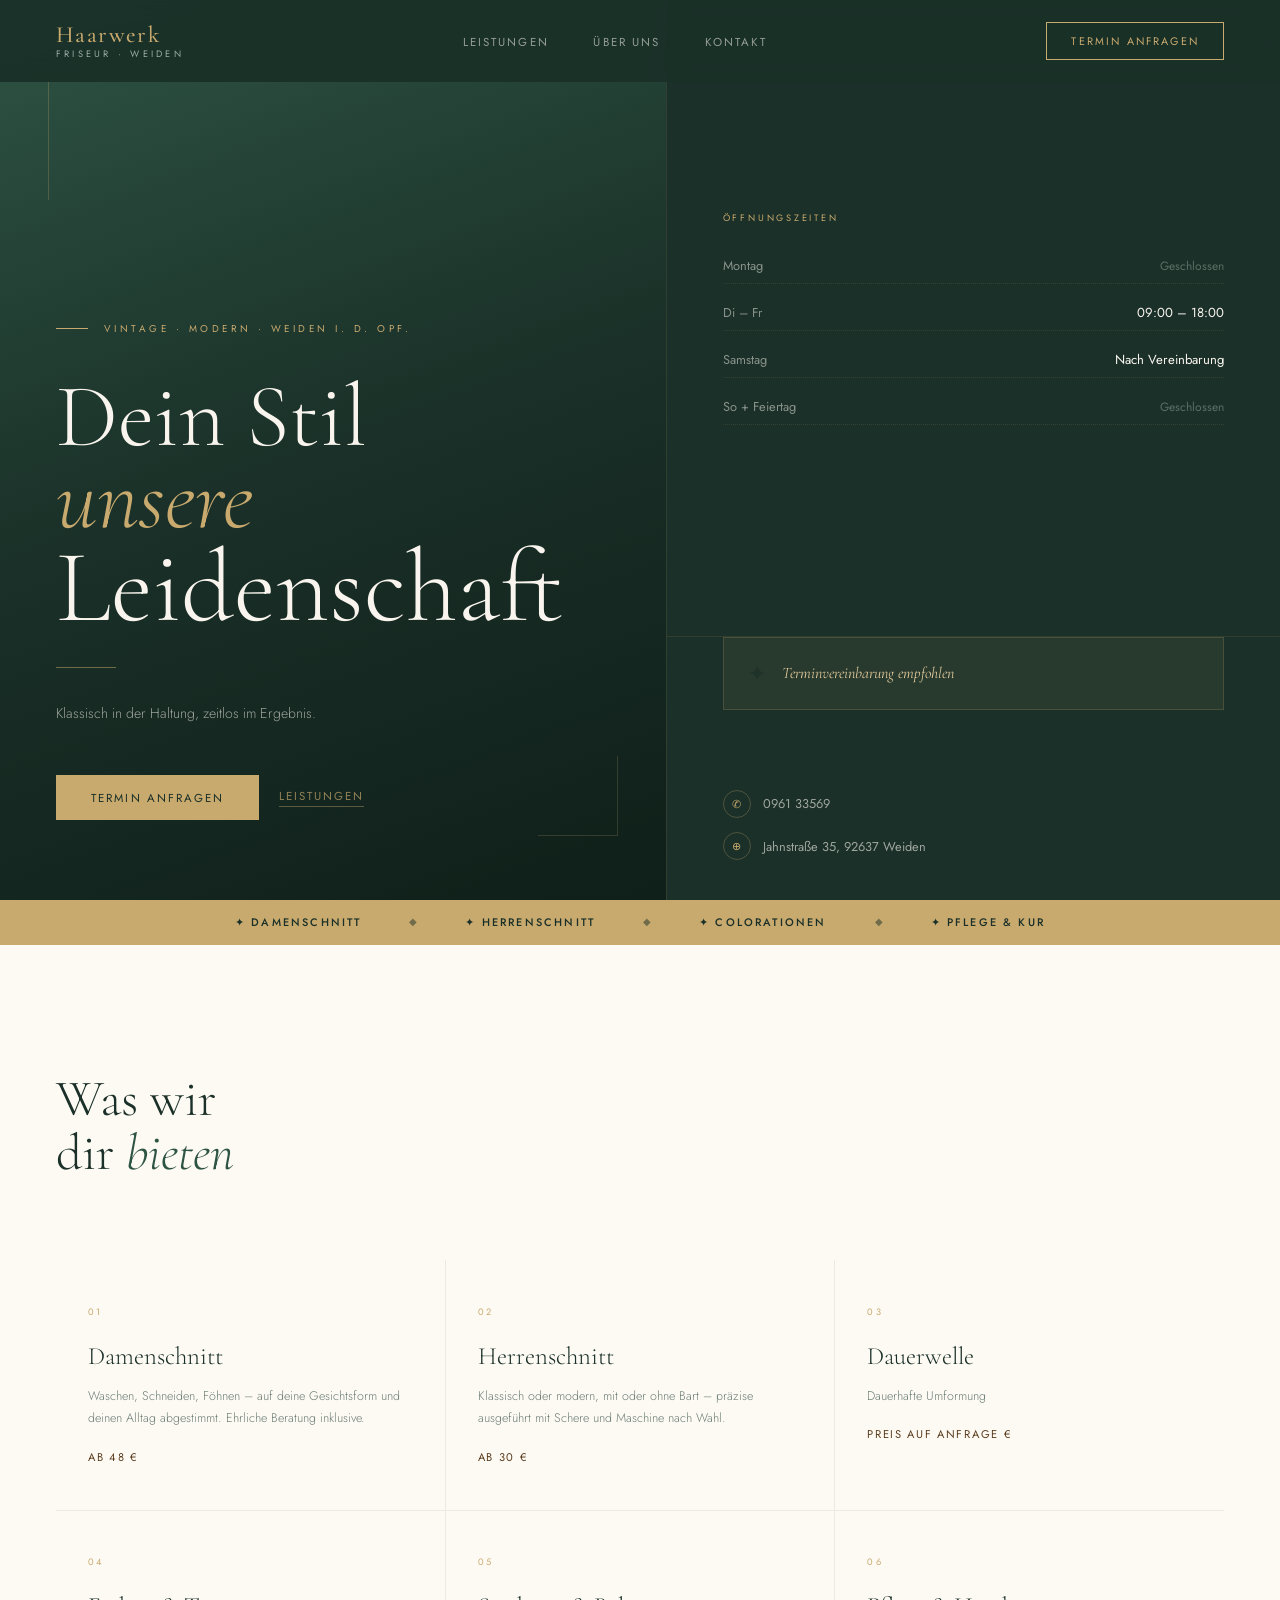
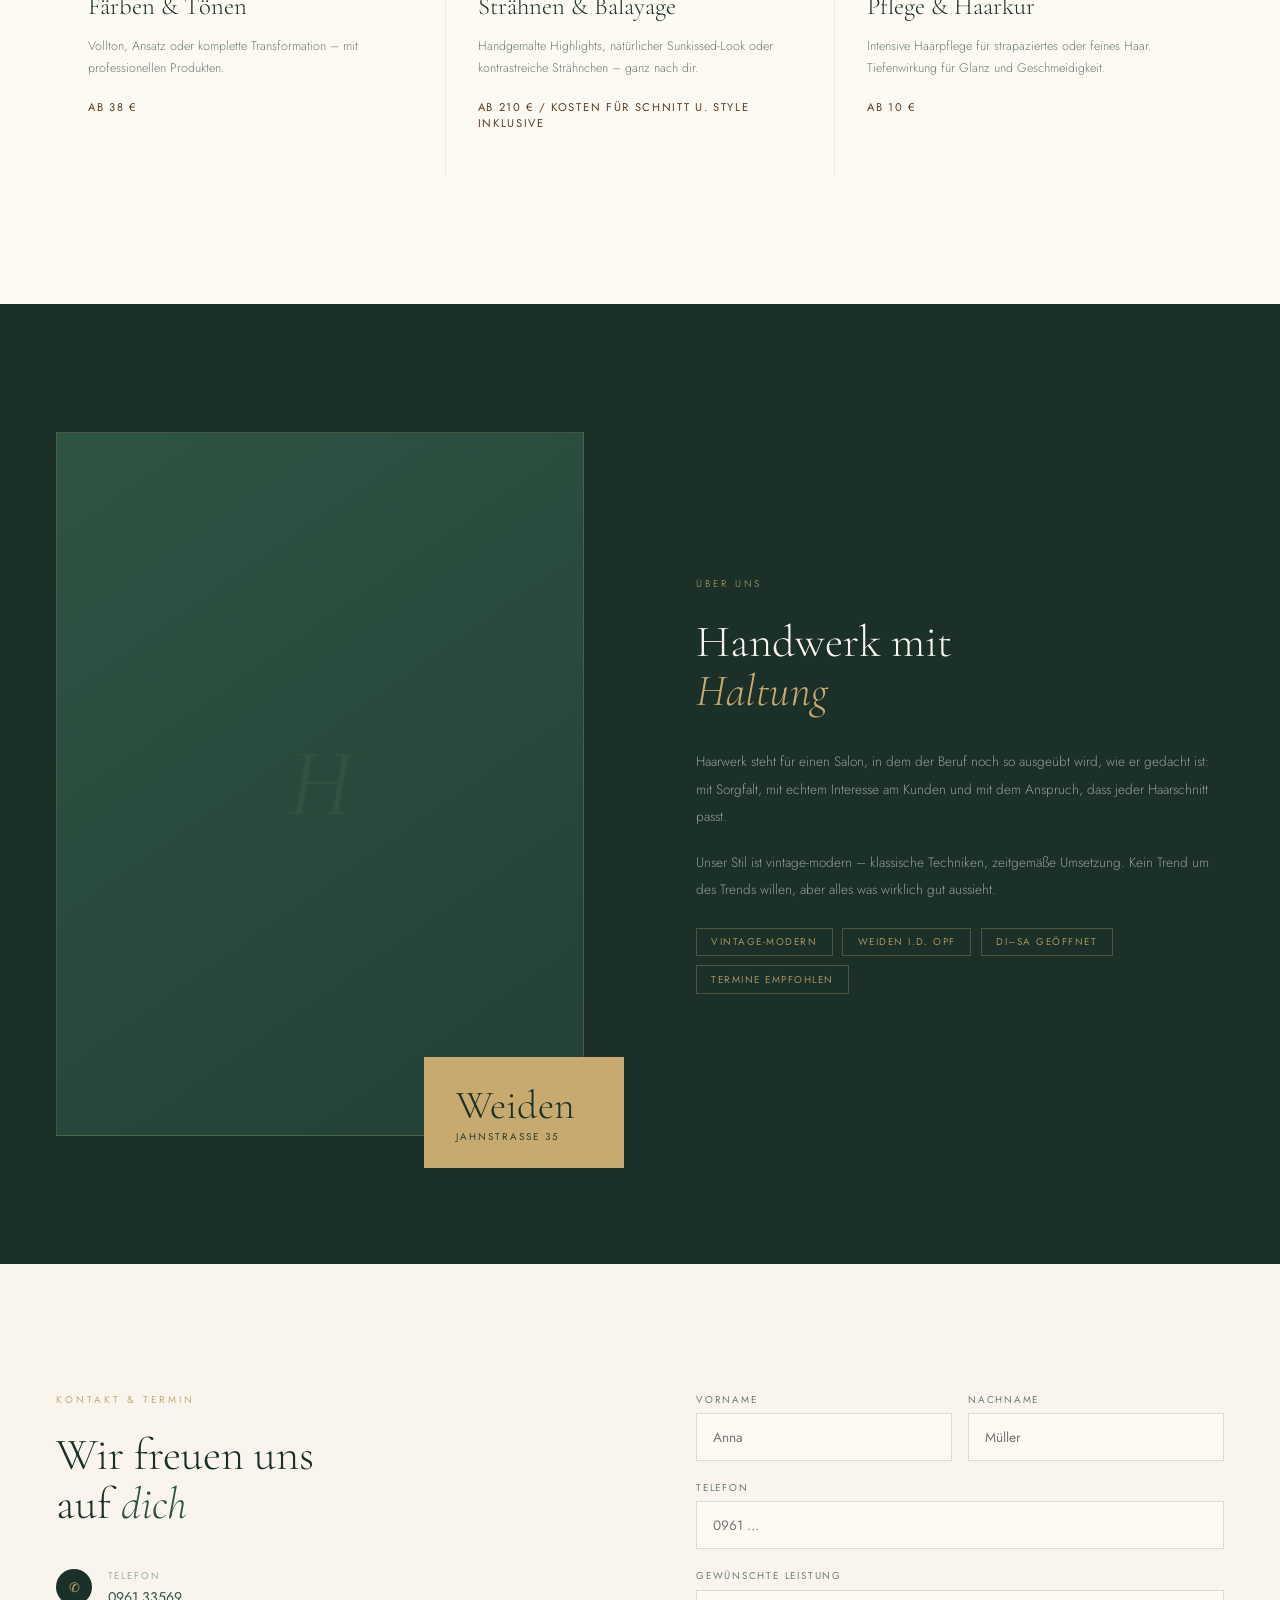
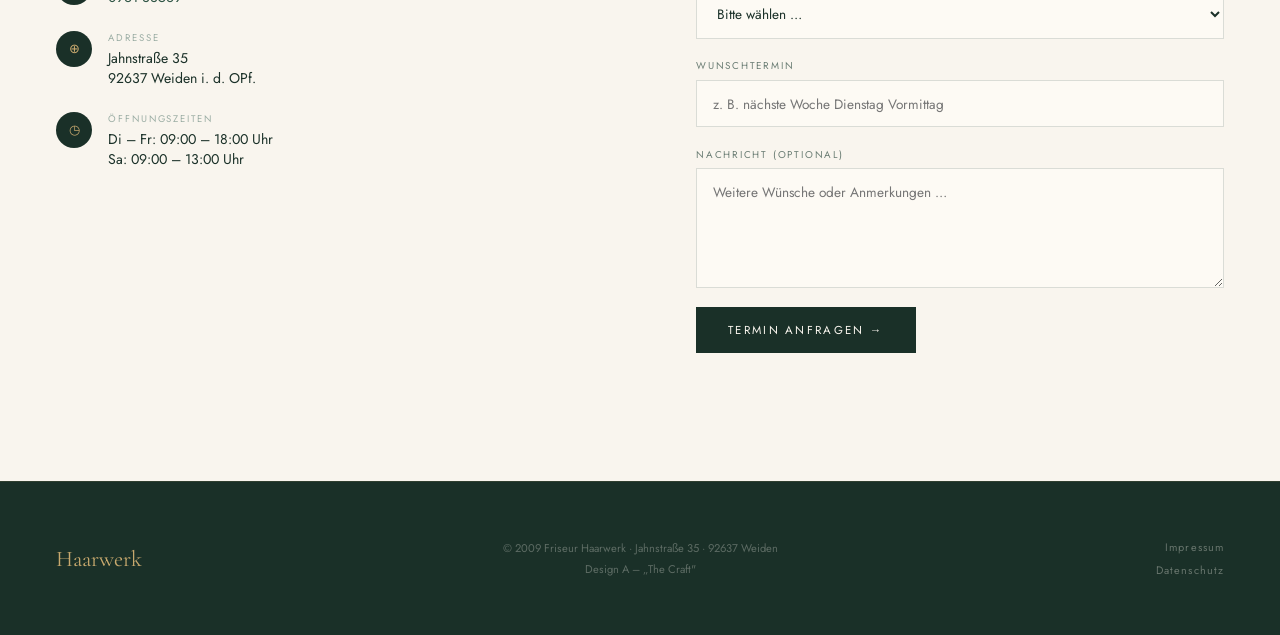
==== haarwerk_design_4.html @ f3747da6 "Projektstand Haarwerk vot finaler Anpassung" ====
<!DOCTYPE html>
<html lang="de">
<head>
<meta charset="UTF-8">
<meta name="viewport" content="width=device-width, initial-scale=1.0">
<title>Friseur Haarwerk – Weiden</title>
<link href="https://fonts.googleapis.com/css2?family=Cormorant+Garamond:ital,wght@0,300;0,500;0,600;1,300;1,500&family=Jost:wght@300;400;500&display=swap" rel="stylesheet">
<link rel="stylesheet" href="style.css" />

</head>
<body>

<nav>
  <div class="logo">
    <div class="logo-main">Haarwerk</div>
    <div class="logo-sub">Friseur · Weiden</div>
  </div>
  <ul class="nav-links">
    <li><a href="#leistungen">Leistungen</a></li>
    <li><a href="#ueber">Über uns</a></li>
    <li><a href="#kontakt">Kontakt</a></li>
  </ul>
  <a href="#kontakt" class="nav-cta">Termin anfragen</a>
</nav>

<!-- HERO -->
<section class="hero">
  <div class="hero-left">
    <div class="hero-ornament-br"></div>
    <div class="hero-content">
      <p class="hero-eyebrow">Vintage · Modern · Weiden i. d. OPf.</p>
      <h1>
        Dein Stil<br>
        <em>unsere</em><br><span class="big">Leidenschaft</span><br>
      
      </h1>
      <div class="hero-divider"></div>
      <p class="hero-desc"> Klassisch in der Haltung, zeitlos im Ergebnis.</p>
      <div class="hero-btns">
        <a href="#kontakt" class="btn-gold">Termin anfragen</a>
        <a href="#leistungen" class="btn-text-gold">Leistungen</a>
      </div>
    </div>
  </div>
  <div class="hero-right">
    <div class="hero-info-block">
      <p class="info-tag">Öffnungszeiten</p>
      <div class="info-hours-grid">
        <div class="hour-row"><span class="hour-day">Montag</span><span class="hour-closed">Geschlossen</span></div>
        <div class="hour-row"><span class="hour-day">Di – Fr</span><span class="hour-time">09:00 – 18:00</span></div>
        <div class="hour-row"><span class="hour-day">Samstag</span><span class="hour-time">Nach Vereinbarung</span></div>
        <div class="hour-row"><span class="hour-day">So + Feiertag</span><span class="hour-closed">Geschlossen</span></div>
      </div>
    </div>
    <div class="hero-badge">
      <div class="hero-badge-icon">✦</div>
      <div class="hero-badge-text">Terminvereinbarung empfohlen</div>
    </div>
    <div class="hero-contact-block">
      <div class="contact-line"><div class="contact-icon">✆</div>0961 33569</div>
      <div class="contact-line"><div class="contact-icon">⊕</div>Jahnstraße 35, 92637 Weiden</div>
    </div>
  </div>
</section>

<!-- STRIP -->
<div class="strip">
  <div class="strip-item">✦ Damenschnitt</div>
  <div class="strip-diamond">◆</div>
  <div class="strip-item">✦ Herrenschnitt</div>
  <div class="strip-diamond">◆</div>
  <div class="strip-item">✦ Colorationen</div>
  
  <div class="strip-diamond">◆</div>
  <div class="strip-item">✦ Pflege & Kur</div>
</div>

<!-- SERVICES -->
<section class="services" id="leistungen">
  <div class="services-header fade">
    <div class="services-header-left">
      
      <h2>Was wir <br>dir <em>bieten</em></h2>
    </div>
    <div class="services-header-right">

    </div>
  </div>
  <div class="services-grid">
    <div class="svc fade"><span class="svc-num">01</span><div class="svc-name">Damenschnitt</div><div class="svc-desc">Waschen, Schneiden, Föhnen – auf deine Gesichtsform und deinen Alltag abgestimmt. Ehrliche Beratung inklusive.</div><div class="svc-price">Ab 48 €</div></div>
    <div class="svc fade"><span class="svc-num">02</span><div class="svc-name">Herrenschnitt</div><div class="svc-desc">Klassisch oder modern, mit oder ohne Bart – präzise ausgeführt mit Schere und Maschine nach Wahl.</div><div class="svc-price">Ab 30 €</div></div>
    <div class="svc fade"><span class="svc-num">03</span><div class="svc-name">Dauerwelle</div><div class="svc-desc">Dauerhafte Umformung</div><div class="svc-price">Preis auf Anfrage €</div></div>
    <div class="svc fade"><span class="svc-num">04</span><div class="svc-name">Färben & Tönen</div><div class="svc-desc">Vollton, Ansatz oder komplette Transformation – mit professionellen Produkten.</div><div class="svc-price">Ab 38 €</div></div>
    <div class="svc fade"><span class="svc-num">05</span><div class="svc-name">Strähnen & Balayage</div><div class="svc-desc">Handgemalte Highlights, natürlicher Sunkissed-Look oder kontrastreiche Strähnchen – ganz nach dir.</div><div class="svc-price">Ab 210 € / Kosten für Schnitt u. Style inklusive</div></div>
    <div class="svc fade"><span class="svc-num">06</span><div class="svc-name">Pflege & Haarkur</div><div class="svc-desc">Intensive Haarpflege für strapaziertes oder feines Haar. Tiefenwirkung für Glanz und Geschmeidigkeit.</div><div class="svc-price">Ab 10 €</div></div>
  </div>
</section>

<!-- ABOUT -->
<section class="about" id="ueber">
  <div class="about-visual fade">
    <div class="about-frame">
      <div class="about-frame-inner">H</div>
    </div>
    <div class="about-card-overlay">
      <div class="num">Weiden</div>
      <div class="label">Jahnstraße 35</div>
    </div>
  </div>
  <div class="about-text fade">
    <p class="pre">Über uns</p>
    <h2>Handwerk mit<br><em>Haltung</em></h2>
    <p>Haarwerk steht für einen Salon, in dem der Beruf noch so ausgeübt wird, wie er gedacht ist: mit Sorgfalt, mit echtem Interesse am Kunden und mit dem Anspruch, dass jeder Haarschnitt passt.</p>
    <p>Unser Stil ist vintage-modern – klassische Techniken, zeitgemäße Umsetzung. Kein Trend um des Trends willen, aber alles was wirklich gut aussieht.</p>
    <div class="about-tags">
      <span class="tag">Vintage-Modern</span>
      <span class="tag">Weiden i.d. OPf</span>
      <span class="tag">Di–Sa geöffnet</span>
      <span class="tag">Termine empfohlen</span>
    </div>
  </div>
</section>

<!-- CONTACT -->
<section class="contact" id="kontakt">
  <div class="contact-inner">
    <div class="contact-left fade">
      <p class="pre">Kontakt & Termin</p>
      <h2>Wir freuen uns<br>auf <em>dich</em></h2>
      <div class="contact-info">
        <div class="ci">
          <div class="ci-icon">✆</div>
          <div class="ci-body"><div class="label">Telefon</div><div class="val"><a href="tel:096133569">0961 33569</a></div></div>
        </div>
        <div class="ci">
          <div class="ci-icon">⊕</div>
          <div class="ci-body"><div class="label">Adresse</div><div class="val">Jahnstraße 35<br>92637 Weiden i. d. OPf.</div></div>
        </div>
        <div class="ci">
          <div class="ci-icon">◷</div>
          <div class="ci-body"><div class="label">Öffnungszeiten</div><div class="val">Di – Fr: 09:00 – 18:00 Uhr<br>Sa: 09:00 – 13:00 Uhr</div></div>
        </div>
      </div>
    </div>
    <form class="fade" onsubmit="event.preventDefault();this.innerHTML='<p style=\'text-align:center;font-family:var(--serif);font-size:1.2rem;color:var(--forest);padding:3rem\'>Vielen Dank! Wir melden uns bald.</p>'">
      <div class="form-row">
        <div class="field"><label>Vorname</label><input type="text" placeholder="Anna" required></div>
        <div class="field"><label>Nachname</label><input type="text" placeholder="Müller" required></div>
      </div>
      <div class="field"><label>Telefon</label><input type="tel" placeholder="0961 …"></div>
      <div class="field"><label>Gewünschte Leistung</label>
        <select>
          <option value="">Bitte wählen …</option>
          <option>Damenschnitt</option><option>Herrenschnitt</option><option>Kinderschnitt</option>
          <option>Färben / Tönen</option><option>Strähnen / Balayage</option><option>Pflege & Haarkur</option><option>Sonstiges</option>
        </select>
      </div>
      <div class="field"><label>Wunschtermin</label><input type="text" placeholder="z. B. nächste Woche Dienstag Vormittag"></div>
      <div class="field"><label>Nachricht (optional)</label><textarea placeholder="Weitere Wünsche oder Anmerkungen …"></textarea></div>
      <button class="submit" type="submit">Termin anfragen →</button>
    </form>
  </div>
</section>

<footer>
  <div class="footer-logo">Haarwerk</div>
  <div class="footer-center">© 2009 Friseur Haarwerk · Jahnstraße 35 · 92637 Weiden<br>Design A – „The Craft"</div>
  <div class="footer-links">
    <a href="#">Impressum</a>
    <a href="#">Datenschutz</a>
  </div>
</footer>

<script>
const obs=new IntersectionObserver(entries=>{entries.forEach(e=>{if(e.isIntersecting){e.target.classList.add('in');obs.unobserve(e.target);}});},{threshold:.12});
document.querySelectorAll('.fade').forEach(el=>obs.observe(el));
</script>
</body>
</html>
---- style.css ----
*,*::before,*::after{box-sizing:border-box;margin:0;padding:0;}
:root{
  --forest:#1a3028;--forest-mid:#234035;--forest-light:#2e5444;
  --gold:#c8a96e;--gold-light:#e0c99a;--gold-pale:#f5edd9;
  --cream:#f9f5ee;--warm-white:#fdfaf4;
  --bark:#5c3d1e;--mid:#6b7d74;--soft:#9bada4;
  --serif:'Cormorant Garamond',serif;--sans:'Jost',sans-serif;
}
html{scroll-behavior:smooth;}
body{background:var(--cream);color:var(--forest);font-family:var(--sans);overflow-x:hidden;}
a{text-decoration:none;color:inherit;}

/* Haarwerk-Weiden.de*/

/* ── NAV ── */
nav{position:fixed;inset:0 0 auto;z-index:200;padding:1.4rem 3.5rem;display:flex;align-items:center;justify-content:space-between;}
nav::before{content:'';position:absolute;inset:0;background:rgba(26,48,40,0.94);backdrop-filter:blur(14px);z-index:-1;}
.logo{display:flex;flex-direction:column;line-height:1.1;}
.logo-main{font-family:var(--serif);font-size:1.45rem;font-weight:500;color:var(--gold);letter-spacing:0.06em;}
.logo-sub{font-size:0.58rem;letter-spacing:0.35em;text-transform:uppercase;color:var(--soft);margin-top:1px;}
.nav-links{display:flex;gap:2.8rem;list-style:none;}
.nav-links a{font-size:0.72rem;letter-spacing:0.18em;text-transform:uppercase;color:rgba(249,245,238,0.55);transition:color .25s;}
.nav-links a:hover{color:var(--gold);}
.nav-cta{border:1px solid var(--gold);color:var(--gold);font-size:0.68rem;letter-spacing:0.2em;text-transform:uppercase;padding:.6rem 1.5rem;transition:all .25s;}
.nav-cta:hover{background:var(--gold);color:var(--forest);}

/* ── HERO ── */
.hero{min-height:100vh;display:grid;grid-template-columns:52% 48%;background:var(--forest);}
.hero-left{position:relative;display:flex;flex-direction:column;justify-content:flex-end;padding:7rem 4rem 5rem 3.5rem;overflow:hidden;}
/* Vintage grain texture via SVG filter */
.hero-left::before{content:'';position:absolute;inset:0;background:linear-gradient(160deg,var(--forest-light) 0%,var(--forest) 50%,#0f1f19 100%);z-index:0;}
/* Art-deco corner ornament */
.hero-left::after{content:'';position:absolute;top:5rem;left:3rem;width:120px;height:120px;border-top:1px solid rgba(200,169,110,0.25);border-left:1px solid rgba(200,169,110,0.25);z-index:1;}
.hero-ornament-br{position:absolute;bottom:4rem;right:3rem;width:80px;height:80px;border-bottom:1px solid rgba(200,169,110,0.2);border-right:1px solid rgba(200,169,110,0.2);}
.hero-content{position:relative;z-index:2;}
.hero-eyebrow{font-size:.62rem;letter-spacing:.35em;text-transform:uppercase;color:var(--gold);display:flex;align-items:center;gap:1rem;margin-bottom:2.5rem;}
.hero-eyebrow::before{content:'';width:32px;height:1px;background:var(--gold);}
h1{font-family:var(--serif);font-size:clamp(4rem,7vw,7.5rem);font-weight:300;line-height:.92;color:var(--cream);margin-bottom:1rem;}
h1 em{font-style:italic;color:var(--gold);}
h1 .big{font-size:1.15em;}
.hero-divider{width:60px;height:1px;background:var(--gold);margin:2rem 0;opacity:.5;}
.hero-desc{font-size:.88rem;font-weight:300;color:rgba(249,245,238,.6);line-height:1.9;max-width:340px;margin-bottom:3rem;}
.hero-btns{display:flex;gap:1.2rem;align-items:center;}
.btn-gold{background:var(--gold);color:var(--forest);padding:.9rem 2.2rem;font-size:.72rem;letter-spacing:.18em;text-transform:uppercase;font-family:var(--sans);transition:all .25s;}
.btn-gold:hover{background:var(--gold-light);}
.btn-text-gold{font-size:.72rem;letter-spacing:.18em;text-transform:uppercase;color:rgba(200,169,110,.7);border-bottom:1px solid rgba(200,169,110,.4);padding-bottom:2px;transition:all .25s;}
.btn-text-gold:hover{color:var(--gold);border-color:var(--gold);}

.hero-right{display:flex;flex-direction:column;border-left:1px solid rgba(200,169,110,.12);}
.hero-info-block{flex:1;display:flex;flex-direction:column;justify-content:center;padding:5rem 3.5rem;border-bottom:1px solid rgba(200,169,110,.12);}
.info-tag{font-size:.58rem;letter-spacing:.3em;text-transform:uppercase;color:var(--gold);margin-bottom:1.5rem;}
.info-hours-grid{display:grid;gap:.7rem;}
.hour-row{display:flex;justify-content:space-between;align-items:baseline;padding:.5rem 0;border-bottom:1px dotted rgba(200,169,110,.15);}
.hour-day{font-size:.8rem;color:rgba(249,245,238,.5);}
.hour-time{font-size:.82rem;color:var(--cream);}
.hour-closed{font-size:.75rem;color:rgba(155,173,164,.5);}
.hero-contact-block{padding:2.5rem 3.5rem;display:flex;flex-direction:column;gap:.9rem;}
.contact-line{display:flex;align-items:center;gap:.8rem;font-size:.8rem;color:rgba(249,245,238,.6);}
.contact-icon{width:28px;height:28px;border:1px solid rgba(200,169,110,.3);border-radius:50%;display:flex;align-items:center;justify-content:center;font-size:.7rem;color:var(--gold);flex-shrink:0;}
.hero-badge{margin:0 3.5rem 2.5rem;background:rgba(200,169,110,.08);border:1px solid rgba(200,169,110,.2);padding:1.2rem 1.5rem;display:flex;align-items:center;gap:1rem;}
.hero-badge-icon{font-size:1.4rem;opacity:.7;}
.hero-badge-text{font-family:var(--serif);font-size:1rem;font-style:italic;color:var(--gold-light);}

/* ── GOLD STRIP ── */
.strip{background:var(--gold);padding:.9rem 3.5rem;display:flex;justify-content:center;gap:3rem;align-items:center;}
.strip-item{font-size:.68rem;letter-spacing:.2em;text-transform:uppercase;color:var(--forest);font-weight:500;display:flex;align-items:center;gap:.7rem;}
.strip-diamond{font-size:.6rem;opacity:.5;}

/* ── SERVICES ── */
.services{padding:8rem 3.5rem;background:var(--warm-white);}
.services-header{display:grid;grid-template-columns:1fr 1fr;gap:4rem;align-items:flex-end;margin-bottom:5rem;}
.services-header-left .pre{font-size:.62rem;letter-spacing:.3em;text-transform:uppercase;color:var(--gold);margin-bottom:1rem;}
.services-header-left h2{font-family:var(--serif);font-size:clamp(2.5rem,4vw,4rem);font-weight:300;line-height:1.05;}
.services-header-left h2 em{font-style:italic;color:var(--forest-light);}
.services-header-right p{font-size:.88rem;font-weight:300;color:var(--mid);line-height:1.9;}

.services-grid{display:grid;grid-template-columns:repeat(3,1fr);gap:1px;background:rgba(26,48,40,.08);}
.svc{background:var(--warm-white);padding:2.8rem 2rem;transition:background .3s;}
.svc:hover{background:var(--forest);color:var(--cream);}
.svc:hover .svc-num,.svc:hover .svc-price{color:var(--gold);}
.svc:hover .svc-name{color:var(--cream);}
.svc:hover .svc-desc{color:rgba(249,245,238,.6);}
.svc-num{font-size:.58rem;letter-spacing:.25em;color:var(--gold);margin-bottom:1.5rem;display:block;transition:color .3s;}
.svc-name{font-family:var(--serif);font-size:1.55rem;font-weight:300;margin-bottom:.8rem;line-height:1.2;transition:color .3s;}
.svc-desc{font-size:.78rem;font-weight:300;color:var(--mid);line-height:1.8;margin-bottom:1.2rem;transition:color .3s;}
.svc-price{font-size:.7rem;letter-spacing:.15em;text-transform:uppercase;color:var(--bark);transition:color .3s;}

/* ── ABOUT ── */
.about{background:var(--forest);padding:8rem 3.5rem;display:grid;grid-template-columns:1fr 1fr;gap:7rem;align-items:center;}
.about-visual{position:relative;}
.about-frame{aspect-ratio:3/4;background:linear-gradient(145deg,var(--forest-light),var(--forest-mid));border:1px solid rgba(200,169,110,.2);position:relative;display:flex;align-items:center;justify-content:center;}
.about-frame-inner{font-family:var(--serif);font-size:6rem;color:rgba(200,169,110,.08);font-style:italic;}
/* Overlapping card */
.about-card-overlay{position:absolute;bottom:-2rem;right:-2.5rem;background:var(--gold);padding:1.5rem 2rem;min-width:200px;}
.about-card-overlay .num{font-family:var(--serif);font-size:2.5rem;font-weight:300;color:var(--forest);}
.about-card-overlay .label{font-size:.62rem;letter-spacing:.2em;text-transform:uppercase;color:var(--forest-mid);}
.about-text .pre{font-size:.62rem;letter-spacing:.3em;text-transform:uppercase;color:var(--gold);margin-bottom:1.5rem;}
.about-text h2{font-family:var(--serif);font-size:clamp(2rem,3.5vw,3.5rem);font-weight:300;color:var(--cream);line-height:1.1;margin-bottom:2rem;}
.about-text h2 em{font-style:italic;color:var(--gold);}
.about-text p{font-size:.85rem;font-weight:300;color:rgba(249,245,238,.55);line-height:2;margin-bottom:1.2rem;}
.about-tags{display:flex;gap:.6rem;flex-wrap:wrap;margin-top:1.5rem;}
.tag{border:1px solid rgba(200,169,110,.3);color:rgba(200,169,110,.8);font-size:.62rem;letter-spacing:.15em;text-transform:uppercase;padding:.35rem .9rem;}

/* ── CONTACT SECTION ── */
.contact{padding:8rem 3.5rem;background:var(--cream);}
.contact-inner{display:grid;grid-template-columns:1fr 1fr;gap:7rem;}
.contact-left .pre{font-size:.62rem;letter-spacing:.3em;text-transform:uppercase;color:var(--gold);margin-bottom:1.5rem;}
.contact-left h2{font-family:var(--serif);font-size:clamp(2rem,3.5vw,3.5rem);font-weight:300;line-height:1.1;margin-bottom:2rem;}
.contact-left h2 em{font-style:italic;color:var(--forest-light);}
.contact-info{display:flex;flex-direction:column;gap:1.5rem;margin-top:2.5rem;}
.ci{display:flex;align-items:flex-start;gap:1rem;}
.ci-icon{width:36px;height:36px;background:var(--forest);border-radius:50%;display:flex;align-items:center;justify-content:center;color:var(--gold);font-size:.8rem;flex-shrink:0;}
.ci-body .label{font-size:.6rem;letter-spacing:.2em;text-transform:uppercase;color:var(--soft);margin-bottom:.2rem;}
.ci-body .val{font-size:.88rem;color:var(--forest);}
.ci-body .val a{color:var(--forest-light);}

form{display:flex;flex-direction:column;gap:1.2rem;}
.form-row{display:grid;grid-template-columns:1fr 1fr;gap:1rem;}
.field{display:flex;flex-direction:column;gap:.4rem;}
.field label{font-size:.62rem;letter-spacing:.18em;text-transform:uppercase;color:var(--mid);}
.field input,.field textarea,.field select{background:var(--warm-white);border:1px solid rgba(26,48,40,.15);padding:.8rem 1rem;font-family:var(--sans);font-size:.85rem;color:var(--forest);outline:none;transition:border .2s;width:100%;border-radius:0;}
.field input:focus,.field textarea:focus,.field select:focus{border-color:var(--forest-light);}
.field textarea{min-height:120px;resize:vertical;}
.submit{background:var(--forest);color:var(--cream);padding:.95rem 2rem;font-family:var(--sans);font-size:.72rem;letter-spacing:.2em;text-transform:uppercase;border:none;cursor:pointer;transition:all .25s;align-self:flex-start;}
.submit:hover{background:var(--forest-light);}

/* ── FOOTER ── */
footer{background:var(--forest);padding:3.5rem;display:grid;grid-template-columns:1fr 1fr 1fr;gap:2rem;align-items:center;border-top:1px solid rgba(200,169,110,.12);}
.footer-logo{font-family:var(--serif);font-size:1.4rem;color:var(--gold);}
.footer-center{text-align:center;font-size:.7rem;color:rgba(249,245,238,.3);line-height:1.8;}
.footer-links{display:flex;flex-direction:column;gap:.4rem;align-items:flex-end;}
.footer-links a{font-size:.68rem;letter-spacing:.1em;color:rgba(249,245,238,.35);transition:color .2s;}
.footer-links a:hover{color:var(--gold);}

/* ── FADE-IN ── */
.fade{opacity:0;transform:translateY(24px);transition:opacity .7s ease,transform .7s ease;}
.fade.in{opacity:1;transform:none;}
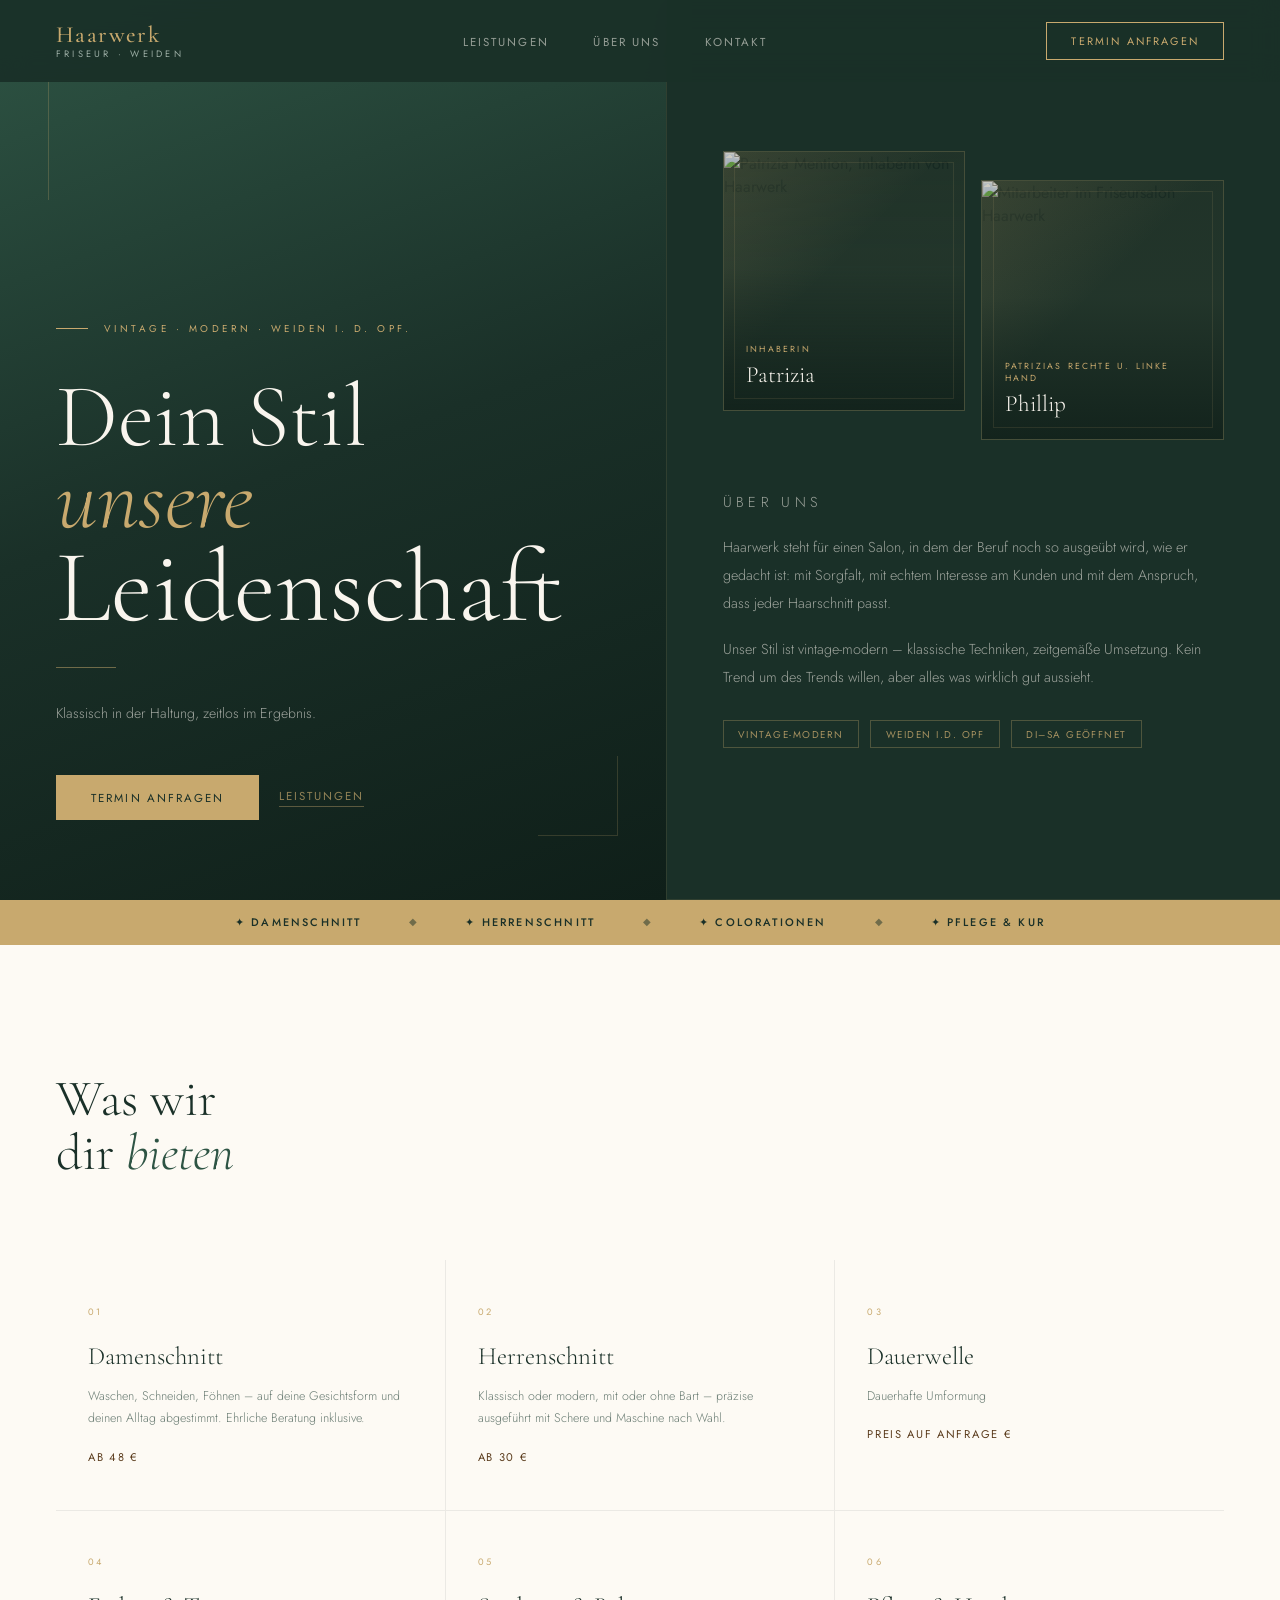
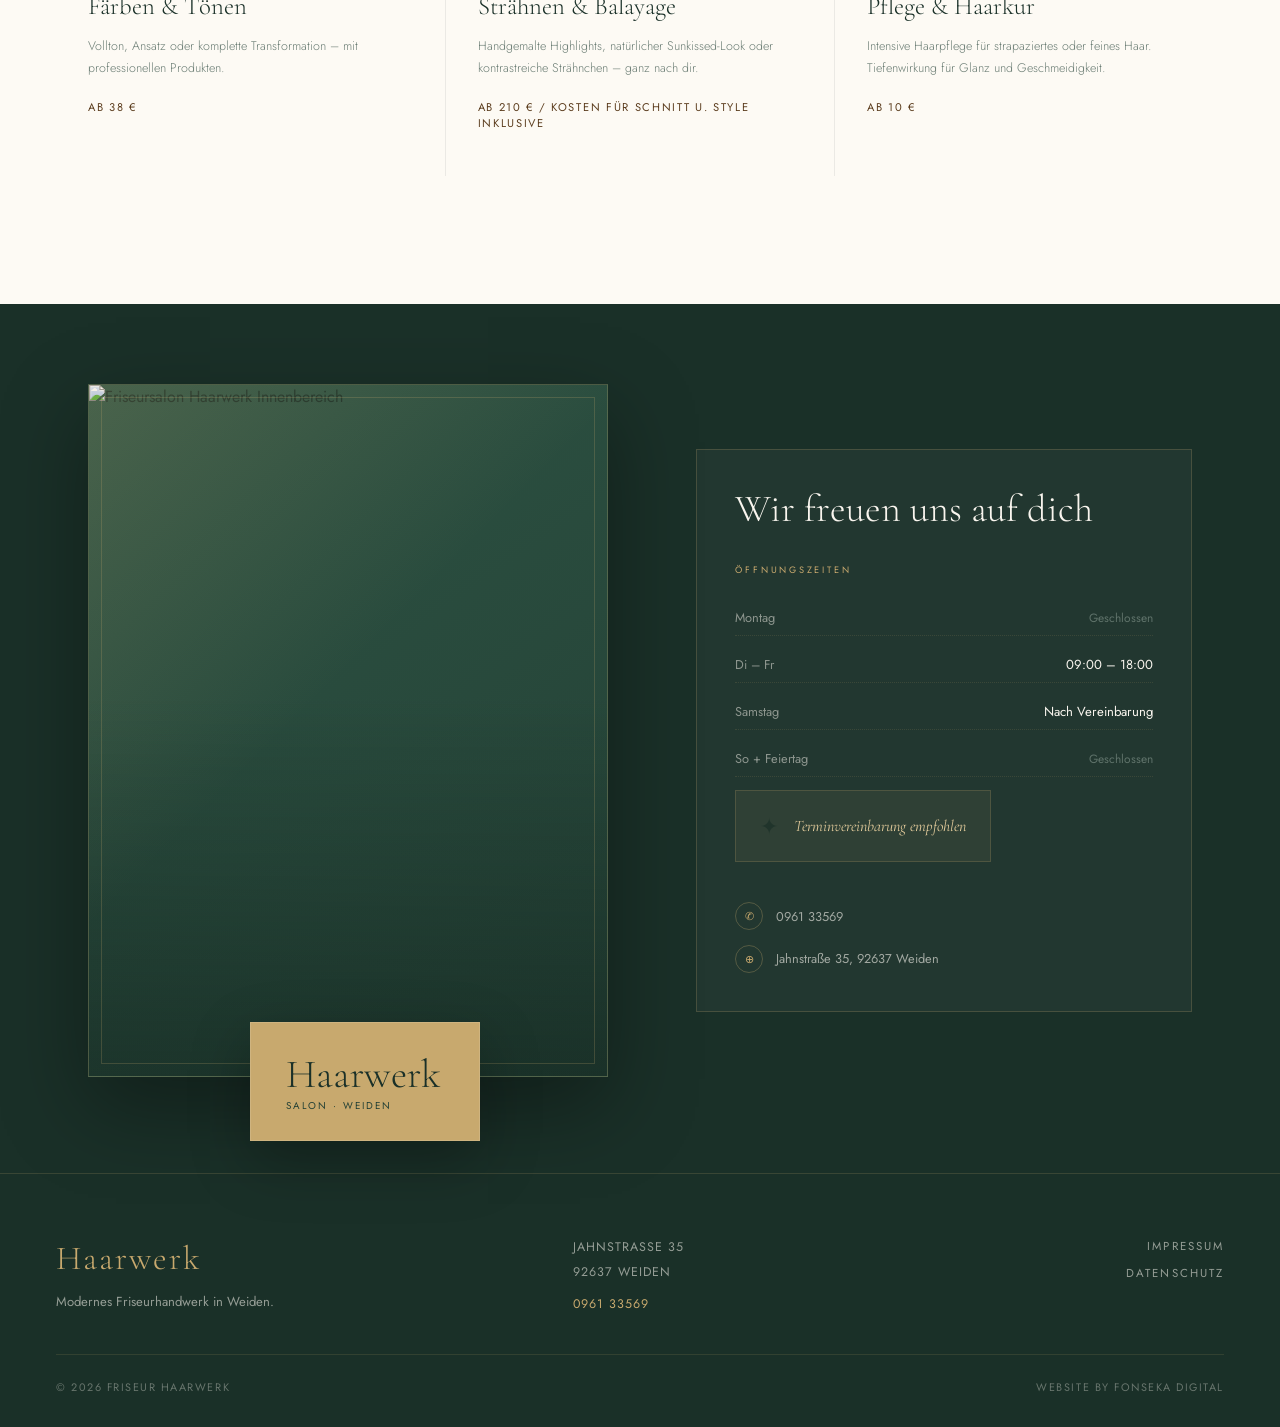
==== commit 107960ca: "Design von Footer angepasst" ====
--- a/haarwerk_design_4.html
+++ b/haarwerk_design_4.html
@@ -1,91 +1,109 @@
 <!DOCTYPE html>
 <html lang="de">
 <head>
-<meta charset="UTF-8">
-<meta name="viewport" content="width=device-width, initial-scale=1.0">
-<title>Friseur Haarwerk – Weiden</title>
-<link href="https://fonts.googleapis.com/css2?family=Cormorant+Garamond:ital,wght@0,300;0,500;0,600;1,300;1,500&family=Jost:wght@300;400;500&display=swap" rel="stylesheet">
-<link rel="stylesheet" href="style.css" />
-
+  <meta charset="UTF-8">
+  <meta name="viewport" content="width=device-width, initial-scale=1.0">
+  <title>Friseur Haarwerk – Weiden</title>
+  <link href="https://fonts.googleapis.com/css2?family=Cormorant+Garamond:ital,wght@0,300;0,500;0,600;1,300;1,500&family=Jost:wght@300;400;500&display=swap" rel="stylesheet">
+  <link rel="stylesheet" href="style.css">
 </head>
 <body>
 
+<!-- Navigation -->
 <nav>
   <div class="logo">
     <div class="logo-main">Haarwerk</div>
     <div class="logo-sub">Friseur · Weiden</div>
   </div>
+
   <ul class="nav-links">
     <li><a href="#leistungen">Leistungen</a></li>
     <li><a href="#ueber">Über uns</a></li>
-    <li><a href="#kontakt">Kontakt</a></li>
+    <li><a href="#ueber">Kontakt</a></li>
   </ul>
-  <a href="#kontakt" class="nav-cta">Termin anfragen</a>
+
+  <a href="#ueber" class="nav-cta">Termin anfragen</a>
 </nav>
 
-<!-- HERO -->
+<!-- Hero-Bereich mit Claim, Team-Portraits und Über-uns-Text -->
 <section class="hero">
   <div class="hero-left">
     <div class="hero-ornament-br"></div>
+
     <div class="hero-content">
       <p class="hero-eyebrow">Vintage · Modern · Weiden i. d. OPf.</p>
+
       <h1>
         Dein Stil<br>
-        <em>unsere</em><br><span class="big">Leidenschaft</span><br>
-      
+        <em>unsere</em><br>
+        <span class="big">Leidenschaft</span>
       </h1>
+
       <div class="hero-divider"></div>
-      <p class="hero-desc"> Klassisch in der Haltung, zeitlos im Ergebnis.</p>
+      <p class="hero-desc">Klassisch in der Haltung, zeitlos im Ergebnis.</p>
+
       <div class="hero-btns">
-        <a href="#kontakt" class="btn-gold">Termin anfragen</a>
+        <a href="#ueber" class="btn-gold">Termin anfragen</a>
         <a href="#leistungen" class="btn-text-gold">Leistungen</a>
       </div>
     </div>
   </div>
+
   <div class="hero-right">
     <div class="hero-info-block">
-      <p class="info-tag">Öffnungszeiten</p>
-      <div class="info-hours-grid">
-        <div class="hour-row"><span class="hour-day">Montag</span><span class="hour-closed">Geschlossen</span></div>
-        <div class="hour-row"><span class="hour-day">Di – Fr</span><span class="hour-time">09:00 – 18:00</span></div>
-        <div class="hour-row"><span class="hour-day">Samstag</span><span class="hour-time">Nach Vereinbarung</span></div>
-        <div class="hour-row"><span class="hour-day">So + Feiertag</span><span class="hour-closed">Geschlossen</span></div>
-      </div>
-    </div>
-    <div class="hero-badge">
-      <div class="hero-badge-icon">✦</div>
-      <div class="hero-badge-text">Terminvereinbarung empfohlen</div>
-    </div>
-    <div class="hero-contact-block">
-      <div class="contact-line"><div class="contact-icon">✆</div>0961 33569</div>
-      <div class="contact-line"><div class="contact-icon">⊕</div>Jahnstraße 35, 92637 Weiden</div>
+      <div class="hero-team">
+        <div class="team-card">
+          <img src="assets/bilder/patrizia.jpg" alt="Patrizia Mention, Inhaberin von Haarwerk">
+          <div class="team-overlay">
+            <span class="team-role">Inhaberin</span>
+            <strong>Patrizia</strong>
+          </div>
+        </div>
+
+        <div class="team-card team-card-offset">
+          <img src="assets/bilder/mitarbeiterin.jpg" alt="Mitarbeiter im Friseursalon Haarwerk">
+          <div class="team-overlay">
+            <span class="team-role">Patrizias rechte u. linke Hand</span>
+            <strong>Phillip</strong>
+          </div>
+        </div>
+      </div>
+
+      <div class="hero-about-copy">
+        <p class="hero-about-pre">Über uns</p>
+
+        <p>Haarwerk steht für einen Salon, in dem der Beruf noch so ausgeübt wird, wie er gedacht ist: mit Sorgfalt, mit echtem Interesse am Kunden und mit dem Anspruch, dass jeder Haarschnitt passt.</p>
+        <p>Unser Stil ist vintage-modern – klassische Techniken, zeitgemäße Umsetzung. Kein Trend um des Trends willen, aber alles was wirklich gut aussieht.</p>
+
+        <div class="hero-about-tags">
+          <span class="tag">Vintage-Modern</span>
+          <span class="tag">Weiden i.d. OPf</span>
+          <span class="tag">Di–Sa geöffnet</span>
+        </div>
+      </div>
     </div>
   </div>
 </section>
 
-<!-- STRIP -->
+<!-- Leistungsstreifen -->
 <div class="strip">
   <div class="strip-item">✦ Damenschnitt</div>
   <div class="strip-diamond">◆</div>
   <div class="strip-item">✦ Herrenschnitt</div>
   <div class="strip-diamond">◆</div>
   <div class="strip-item">✦ Colorationen</div>
-  
   <div class="strip-diamond">◆</div>
   <div class="strip-item">✦ Pflege & Kur</div>
 </div>
 
-<!-- SERVICES -->
+<!-- Leistungen -->
 <section class="services" id="leistungen">
   <div class="services-header fade">
     <div class="services-header-left">
-      
       <h2>Was wir <br>dir <em>bieten</em></h2>
     </div>
-    <div class="services-header-right">
-
-    </div>
-  </div>
+  </div>
+
   <div class="services-grid">
     <div class="svc fade"><span class="svc-num">01</span><div class="svc-name">Damenschnitt</div><div class="svc-desc">Waschen, Schneiden, Föhnen – auf deine Gesichtsform und deinen Alltag abgestimmt. Ehrliche Beratung inklusive.</div><div class="svc-price">Ab 48 €</div></div>
     <div class="svc fade"><span class="svc-num">02</span><div class="svc-name">Herrenschnitt</div><div class="svc-desc">Klassisch oder modern, mit oder ohne Bart – präzise ausgeführt mit Schere und Maschine nach Wahl.</div><div class="svc-price">Ab 30 €</div></div>
@@ -96,84 +114,98 @@
   </div>
 </section>
 
-<!-- ABOUT -->
+<!-- Salon-Galerie und Kontaktinformationen -->
 <section class="about" id="ueber">
   <div class="about-visual fade">
-    <div class="about-frame">
-      <div class="about-frame-inner">H</div>
-    </div>
+    <div class="salon-gallery">
+      <img src="assets/bilder/salon-1.jpg" alt="Friseursalon Haarwerk Innenbereich" class="gallery-img active">
+      <img src="assets/bilder/salon-2.jpg" alt="Moderner Salonbereich bei Haarwerk" class="gallery-img">
+      <img src="assets/bilder/salon-3.jpg" alt="Arbeitsplatz im Friseursalon Haarwerk" class="gallery-img">
+      <img src="assets/bilder/salon-4.jpg" alt="Vintage-moderner Salon Haarwerk Weiden" class="gallery-img">
+      <img src="assets/bilder/salon-5.jpg" alt="Salonambiente bei Haarwerk in Weiden" class="gallery-img">
+    </div>
+
     <div class="about-card-overlay">
-      <div class="num">Weiden</div>
-      <div class="label">Jahnstraße 35</div>
-    </div>
-  </div>
+      <div class="num">Haarwerk</div>
+      <div class="label">Salon · Weiden</div>
+    </div>
+  </div>
+
   <div class="about-text fade">
-    <p class="pre">Über uns</p>
-    <h2>Handwerk mit<br><em>Haltung</em></h2>
-    <p>Haarwerk steht für einen Salon, in dem der Beruf noch so ausgeübt wird, wie er gedacht ist: mit Sorgfalt, mit echtem Interesse am Kunden und mit dem Anspruch, dass jeder Haarschnitt passt.</p>
-    <p>Unser Stil ist vintage-modern – klassische Techniken, zeitgemäße Umsetzung. Kein Trend um des Trends willen, aber alles was wirklich gut aussieht.</p>
-    <div class="about-tags">
-      <span class="tag">Vintage-Modern</span>
-      <span class="tag">Weiden i.d. OPf</span>
-      <span class="tag">Di–Sa geöffnet</span>
-      <span class="tag">Termine empfohlen</span>
+    <div class="about-contact-card">
+      <h2>Wir freuen uns auf dich</h2>
+
+      <p class="info-tag">Öffnungszeiten</p>
+      <div class="info-hours-grid">
+        <div class="hour-row"><span class="hour-day">Montag</span><span class="hour-closed">Geschlossen</span></div>
+        <div class="hour-row"><span class="hour-day">Di – Fr</span><span class="hour-time">09:00 – 18:00</span></div>
+        <div class="hour-row"><span class="hour-day">Samstag</span><span class="hour-time">Nach Vereinbarung</span></div>
+        <div class="hour-row"><span class="hour-day">So + Feiertag</span><span class="hour-closed">Geschlossen</span></div>
+      </div>
+
+      <div class="hero-badge">
+        <div class="hero-badge-icon">✦</div>
+        <div class="hero-badge-text">Terminvereinbarung empfohlen</div>
+      </div>
+
+      <div class="hero-contact-block">
+        <div class="contact-line"><div class="contact-icon">✆</div>0961 33569</div>
+        <div class="contact-line"><div class="contact-icon">⊕</div>Jahnstraße 35, 92637 Weiden</div>
+      </div>
     </div>
   </div>
 </section>
 
-<!-- CONTACT -->
-<section class="contact" id="kontakt">
-  <div class="contact-inner">
-    <div class="contact-left fade">
-      <p class="pre">Kontakt & Termin</p>
-      <h2>Wir freuen uns<br>auf <em>dich</em></h2>
-      <div class="contact-info">
-        <div class="ci">
-          <div class="ci-icon">✆</div>
-          <div class="ci-body"><div class="label">Telefon</div><div class="val"><a href="tel:096133569">0961 33569</a></div></div>
-        </div>
-        <div class="ci">
-          <div class="ci-icon">⊕</div>
-          <div class="ci-body"><div class="label">Adresse</div><div class="val">Jahnstraße 35<br>92637 Weiden i. d. OPf.</div></div>
-        </div>
-        <div class="ci">
-          <div class="ci-icon">◷</div>
-          <div class="ci-body"><div class="label">Öffnungszeiten</div><div class="val">Di – Fr: 09:00 – 18:00 Uhr<br>Sa: 09:00 – 13:00 Uhr</div></div>
-        </div>
-      </div>
-    </div>
-    <form class="fade" onsubmit="event.preventDefault();this.innerHTML='<p style=\'text-align:center;font-family:var(--serif);font-size:1.2rem;color:var(--forest);padding:3rem\'>Vielen Dank! Wir melden uns bald.</p>'">
-      <div class="form-row">
-        <div class="field"><label>Vorname</label><input type="text" placeholder="Anna" required></div>
-        <div class="field"><label>Nachname</label><input type="text" placeholder="Müller" required></div>
-      </div>
-      <div class="field"><label>Telefon</label><input type="tel" placeholder="0961 …"></div>
-      <div class="field"><label>Gewünschte Leistung</label>
-        <select>
-          <option value="">Bitte wählen …</option>
-          <option>Damenschnitt</option><option>Herrenschnitt</option><option>Kinderschnitt</option>
-          <option>Färben / Tönen</option><option>Strähnen / Balayage</option><option>Pflege & Haarkur</option><option>Sonstiges</option>
-        </select>
-      </div>
-      <div class="field"><label>Wunschtermin</label><input type="text" placeholder="z. B. nächste Woche Dienstag Vormittag"></div>
-      <div class="field"><label>Nachricht (optional)</label><textarea placeholder="Weitere Wünsche oder Anmerkungen …"></textarea></div>
-      <button class="submit" type="submit">Termin anfragen →</button>
-    </form>
-  </div>
-</section>
-
-<footer>
-  <div class="footer-logo">Haarwerk</div>
-  <div class="footer-center">© 2009 Friseur Haarwerk · Jahnstraße 35 · 92637 Weiden<br>Design A – „The Craft"</div>
-  <div class="footer-links">
-    <a href="#">Impressum</a>
-    <a href="#">Datenschutz</a>
+<!-- Footer -->
+<!-- FOOTER -->
+<footer class="site-footer">
+  <div class="footer-top">
+    <div class="footer-brand">
+      <div class="footer-logo">Haarwerk</div>
+      <p>Modernes Friseurhandwerk in Weiden.</p>
+    </div>
+
+    <div class="footer-info">
+      <span>Jahnstraße 35</span>
+      <span>92637 Weiden</span>
+      <a href="tel:096133569">0961 33569</a>
+    </div>
+
+    <div class="footer-links">
+      <a href="#">Impressum</a>
+      <a href="#">Datenschutz</a>
+    </div>
+  </div>
+
+  <div class="footer-bottom">
+    <span>© 2026 Friseur Haarwerk</span>
+    <span>Website by Fonseka Digital</span>
   </div>
 </footer>
 
+<!-- Animationen: Fade-In und automatischer Galeriewechsel -->
 <script>
-const obs=new IntersectionObserver(entries=>{entries.forEach(e=>{if(e.isIntersecting){e.target.classList.add('in');obs.unobserve(e.target);}});},{threshold:.12});
-document.querySelectorAll('.fade').forEach(el=>obs.observe(el));
+const obs = new IntersectionObserver(entries => {
+  entries.forEach(e => {
+    if (e.isIntersecting) {
+      e.target.classList.add('in');
+      obs.unobserve(e.target);
+    }
+  });
+}, { threshold: .12 });
+
+document.querySelectorAll('.fade').forEach(el => obs.observe(el));
+
+const galleryImages = document.querySelectorAll('.salon-gallery .gallery-img');
+let galleryIndex = 0;
+
+if (galleryImages.length > 0) {
+  setInterval(() => {
+    galleryImages[galleryIndex].classList.remove('active');
+    galleryIndex = (galleryIndex + 1) % galleryImages.length;
+    galleryImages[galleryIndex].classList.add('active');
+  }, 4200);
+}
 </script>
 </body>
 </html>
--- a/style.css
+++ b/style.css
@@ -1,18 +1,12 @@
 *,*::before,*::after{box-sizing:border-box;margin:0;padding:0;}
-:root{
-  --forest:#1a3028;--forest-mid:#234035;--forest-light:#2e5444;
-  --gold:#c8a96e;--gold-light:#e0c99a;--gold-pale:#f5edd9;
-  --cream:#f9f5ee;--warm-white:#fdfaf4;
-  --bark:#5c3d1e;--mid:#6b7d74;--soft:#9bada4;
-  --serif:'Cormorant Garamond',serif;--sans:'Jost',sans-serif;
-}
+
+/* Globale Variablen */
+:root{--forest:#1a3028;--forest-mid:#234035;--forest-light:#2e5444;--gold:#c8a96e;--gold-light:#e0c99a;--gold-pale:#f5edd9;--cream:#f9f5ee;--warm-white:#fdfaf4;--bark:#5c3d1e;--mid:#6b7d74;--soft:#9bada4;--serif:'Cormorant Garamond',serif;--sans:'Jost',sans-serif;}
 html{scroll-behavior:smooth;}
 body{background:var(--cream);color:var(--forest);font-family:var(--sans);overflow-x:hidden;}
 a{text-decoration:none;color:inherit;}
 
-/* Haarwerk-Weiden.de*/
-
-/* ── NAV ── */
+/* Navigation */
 nav{position:fixed;inset:0 0 auto;z-index:200;padding:1.4rem 3.5rem;display:flex;align-items:center;justify-content:space-between;}
 nav::before{content:'';position:absolute;inset:0;background:rgba(26,48,40,0.94);backdrop-filter:blur(14px);z-index:-1;}
 .logo{display:flex;flex-direction:column;line-height:1.1;}
@@ -24,12 +18,10 @@
 .nav-cta{border:1px solid var(--gold);color:var(--gold);font-size:0.68rem;letter-spacing:0.2em;text-transform:uppercase;padding:.6rem 1.5rem;transition:all .25s;}
 .nav-cta:hover{background:var(--gold);color:var(--forest);}
 
-/* ── HERO ── */
+/* Hero-Grundlayout */
 .hero{min-height:100vh;display:grid;grid-template-columns:52% 48%;background:var(--forest);}
 .hero-left{position:relative;display:flex;flex-direction:column;justify-content:flex-end;padding:7rem 4rem 5rem 3.5rem;overflow:hidden;}
-/* Vintage grain texture via SVG filter */
 .hero-left::before{content:'';position:absolute;inset:0;background:linear-gradient(160deg,var(--forest-light) 0%,var(--forest) 50%,#0f1f19 100%);z-index:0;}
-/* Art-deco corner ornament */
 .hero-left::after{content:'';position:absolute;top:5rem;left:3rem;width:120px;height:120px;border-top:1px solid rgba(200,169,110,0.25);border-left:1px solid rgba(200,169,110,0.25);z-index:1;}
 .hero-ornament-br{position:absolute;bottom:4rem;right:3rem;width:80px;height:80px;border-bottom:1px solid rgba(200,169,110,0.2);border-right:1px solid rgba(200,169,110,0.2);}
 .hero-content{position:relative;z-index:2;}
@@ -45,35 +37,41 @@
 .btn-gold:hover{background:var(--gold-light);}
 .btn-text-gold{font-size:.72rem;letter-spacing:.18em;text-transform:uppercase;color:rgba(200,169,110,.7);border-bottom:1px solid rgba(200,169,110,.4);padding-bottom:2px;transition:all .25s;}
 .btn-text-gold:hover{color:var(--gold);border-color:var(--gold);}
-
 .hero-right{display:flex;flex-direction:column;border-left:1px solid rgba(200,169,110,.12);}
 .hero-info-block{flex:1;display:flex;flex-direction:column;justify-content:center;padding:5rem 3.5rem;border-bottom:1px solid rgba(200,169,110,.12);}
-.info-tag{font-size:.58rem;letter-spacing:.3em;text-transform:uppercase;color:var(--gold);margin-bottom:1.5rem;}
-.info-hours-grid{display:grid;gap:.7rem;}
-.hour-row{display:flex;justify-content:space-between;align-items:baseline;padding:.5rem 0;border-bottom:1px dotted rgba(200,169,110,.15);}
-.hour-day{font-size:.8rem;color:rgba(249,245,238,.5);}
-.hour-time{font-size:.82rem;color:var(--cream);}
-.hour-closed{font-size:.75rem;color:rgba(155,173,164,.5);}
-.hero-contact-block{padding:2.5rem 3.5rem;display:flex;flex-direction:column;gap:.9rem;}
-.contact-line{display:flex;align-items:center;gap:.8rem;font-size:.8rem;color:rgba(249,245,238,.6);}
-.contact-icon{width:28px;height:28px;border:1px solid rgba(200,169,110,.3);border-radius:50%;display:flex;align-items:center;justify-content:center;font-size:.7rem;color:var(--gold);flex-shrink:0;}
-.hero-badge{margin:0 3.5rem 2.5rem;background:rgba(200,169,110,.08);border:1px solid rgba(200,169,110,.2);padding:1.2rem 1.5rem;display:flex;align-items:center;gap:1rem;}
-.hero-badge-icon{font-size:1.4rem;opacity:.7;}
-.hero-badge-text{font-family:var(--serif);font-size:1rem;font-style:italic;color:var(--gold-light);}
-
-/* ── GOLD STRIP ── */
+
+/* Team-Portraits im Hero */
+.hero-team{display:grid;grid-template-columns:1fr 1fr;gap:1rem;margin-bottom:3rem;}
+.team-card{position:relative;height:260px;overflow:hidden;border:1px solid rgba(200,169,110,.2);background:rgba(200,169,110,.06);}
+.team-card::before{content:'';position:absolute;inset:.65rem;border:1px solid rgba(200,169,110,.18);z-index:2;pointer-events:none;opacity:.7;}
+.team-card::after{content:'';position:absolute;inset:0;background:linear-gradient(to top,rgba(15,31,25,.82),rgba(15,31,25,.08) 55%,rgba(15,31,25,.18)),linear-gradient(135deg,rgba(200,169,110,.18),transparent 45%);z-index:1;transition:opacity .4s ease;}
+.team-card img{width:100%;height:100%;object-fit:cover;display:block;filter:saturate(.85) contrast(1.05);transform:scale(1);transition:transform .7s ease,filter .7s ease;}
+.team-card:hover img{transform:scale(1.06);filter:saturate(1) contrast(1.12);}
+.team-card:hover::after{opacity:.9;}
+.team-card-offset{margin-top:1.8rem;}
+.team-overlay{position:absolute;left:1.4rem;right:1.4rem;bottom:1.3rem;z-index:3;color:var(--cream);}
+.team-role{display:block;font-size:.55rem;letter-spacing:.25em;text-transform:uppercase;color:var(--gold);margin-bottom:.35rem;}
+.team-overlay strong{font-family:var(--serif);font-size:1.45rem;font-weight:300;}
+
+/* Über-uns-Text im Hero */
+.hero-about-copy{max-width:620px;margin-top:0;}
+.hero-about-pre{font-size:.62rem;letter-spacing:.3em;text-transform:uppercase;color:var(--gold);margin-bottom:1.2rem;}
+.hero-about-copy h2{font-family:var(--serif);font-size:clamp(2.2rem,3.5vw,3.8rem);font-weight:300;color:var(--cream);line-height:1.05;margin-bottom:1.8rem;}
+.hero-about-copy h2 em{font-style:italic;color:var(--gold);}
+.hero-about-copy p{font-size:.9rem;font-weight:300;color:rgba(249,245,238,.58);line-height:1.95;margin-bottom:1.1rem;}
+.hero-about-tags{display:flex;flex-wrap:wrap;gap:.7rem;margin-top:1.8rem;}
+.tag{display:inline-flex;align-items:center;border:1px solid rgba(200,169,110,.3);color:rgba(200,169,110,.8);font-size:.62rem;letter-spacing:.15em;text-transform:uppercase;padding:.35rem .9rem;}
+
+/* Leistungsstreifen */
 .strip{background:var(--gold);padding:.9rem 3.5rem;display:flex;justify-content:center;gap:3rem;align-items:center;}
 .strip-item{font-size:.68rem;letter-spacing:.2em;text-transform:uppercase;color:var(--forest);font-weight:500;display:flex;align-items:center;gap:.7rem;}
 .strip-diamond{font-size:.6rem;opacity:.5;}
 
-/* ── SERVICES ── */
+/* Leistungen */
 .services{padding:8rem 3.5rem;background:var(--warm-white);}
 .services-header{display:grid;grid-template-columns:1fr 1fr;gap:4rem;align-items:flex-end;margin-bottom:5rem;}
-.services-header-left .pre{font-size:.62rem;letter-spacing:.3em;text-transform:uppercase;color:var(--gold);margin-bottom:1rem;}
 .services-header-left h2{font-family:var(--serif);font-size:clamp(2.5rem,4vw,4rem);font-weight:300;line-height:1.05;}
 .services-header-left h2 em{font-style:italic;color:var(--forest-light);}
-.services-header-right p{font-size:.88rem;font-weight:300;color:var(--mid);line-height:1.9;}
-
 .services-grid{display:grid;grid-template-columns:repeat(3,1fr);gap:1px;background:rgba(26,48,40,.08);}
 .svc{background:var(--warm-white);padding:2.8rem 2rem;transition:background .3s;}
 .svc:hover{background:var(--forest);color:var(--cream);}
@@ -85,53 +83,153 @@
 .svc-desc{font-size:.78rem;font-weight:300;color:var(--mid);line-height:1.8;margin-bottom:1.2rem;transition:color .3s;}
 .svc-price{font-size:.7rem;letter-spacing:.15em;text-transform:uppercase;color:var(--bark);transition:color .3s;}
 
-/* ── ABOUT ── */
-.about{background:var(--forest);padding:8rem 3.5rem;display:grid;grid-template-columns:1fr 1fr;gap:7rem;align-items:center;}
-.about-visual{position:relative;}
-.about-frame{aspect-ratio:3/4;background:linear-gradient(145deg,var(--forest-light),var(--forest-mid));border:1px solid rgba(200,169,110,.2);position:relative;display:flex;align-items:center;justify-content:center;}
-.about-frame-inner{font-family:var(--serif);font-size:6rem;color:rgba(200,169,110,.08);font-style:italic;}
-/* Overlapping card */
-.about-card-overlay{position:absolute;bottom:-2rem;right:-2.5rem;background:var(--gold);padding:1.5rem 2rem;min-width:200px;}
+/* About-Bereich mit Salon-Galerie */
+.about{background:var(--forest);padding:5rem 5.5rem 6rem;display:grid;grid-template-columns:1fr 1fr;gap:7rem;align-items:center;}
+.about-visual{position:relative;overflow:visible;}
+.salon-gallery{position:relative;width:115%;max-width:520px;aspect-ratio:3/4;overflow:hidden;border:1px solid rgba(200,169,110,.25);background:linear-gradient(145deg,var(--forest-light),var(--forest-mid));box-shadow:0 30px 80px rgba(0,0,0,.35);}
+.salon-gallery::before{content:'';position:absolute;inset:.75rem;border:1px solid rgba(200,169,110,.22);z-index:3;pointer-events:none;}
+.salon-gallery::after{content:'';position:absolute;inset:0;background:linear-gradient(to top,rgba(15,31,25,.45),transparent 55%),linear-gradient(135deg,rgba(200,169,110,.18),transparent 45%);z-index:2;pointer-events:none;}
+.gallery-img{position:absolute;inset:0;width:100%;height:100%;object-fit:cover;opacity:0;transform:scale(1.04);transition:opacity 1.2s ease,transform 3.5s ease;}
+.gallery-img.active{opacity:1;transform:scale(1);}
+/* ── About Overlay Card ── */
+.about-card-overlay{position:absolute;right:-2.5rem;bottom:-2rem;z-index:15;background:var(--gold);padding:1.6rem 2.2rem;min-width:230px;border:1px solid rgba(255,255,255,.12);box-shadow:0 20px 60px rgba(0,0,0,.28);}
 .about-card-overlay .num{font-family:var(--serif);font-size:2.5rem;font-weight:300;color:var(--forest);}
 .about-card-overlay .label{font-size:.62rem;letter-spacing:.2em;text-transform:uppercase;color:var(--forest-mid);}
-.about-text .pre{font-size:.62rem;letter-spacing:.3em;text-transform:uppercase;color:var(--gold);margin-bottom:1.5rem;}
-.about-text h2{font-family:var(--serif);font-size:clamp(2rem,3.5vw,3.5rem);font-weight:300;color:var(--cream);line-height:1.1;margin-bottom:2rem;}
-.about-text h2 em{font-style:italic;color:var(--gold);}
-.about-text p{font-size:.85rem;font-weight:300;color:rgba(249,245,238,.55);line-height:2;margin-bottom:1.2rem;}
-.about-tags{display:flex;gap:.6rem;flex-wrap:wrap;margin-top:1.5rem;}
-.tag{border:1px solid rgba(200,169,110,.3);color:rgba(200,169,110,.8);font-size:.62rem;letter-spacing:.15em;text-transform:uppercase;padding:.35rem .9rem;}
-
-/* ── CONTACT SECTION ── */
-.contact{padding:8rem 3.5rem;background:var(--cream);}
-.contact-inner{display:grid;grid-template-columns:1fr 1fr;gap:7rem;}
-.contact-left .pre{font-size:.62rem;letter-spacing:.3em;text-transform:uppercase;color:var(--gold);margin-bottom:1.5rem;}
-.contact-left h2{font-family:var(--serif);font-size:clamp(2rem,3.5vw,3.5rem);font-weight:300;line-height:1.1;margin-bottom:2rem;}
-.contact-left h2 em{font-style:italic;color:var(--forest-light);}
-.contact-info{display:flex;flex-direction:column;gap:1.5rem;margin-top:2.5rem;}
-.ci{display:flex;align-items:flex-start;gap:1rem;}
-.ci-icon{width:36px;height:36px;background:var(--forest);border-radius:50%;display:flex;align-items:center;justify-content:center;color:var(--gold);font-size:.8rem;flex-shrink:0;}
-.ci-body .label{font-size:.6rem;letter-spacing:.2em;text-transform:uppercase;color:var(--soft);margin-bottom:.2rem;}
-.ci-body .val{font-size:.88rem;color:var(--forest);}
-.ci-body .val a{color:var(--forest-light);}
-
-form{display:flex;flex-direction:column;gap:1.2rem;}
-.form-row{display:grid;grid-template-columns:1fr 1fr;gap:1rem;}
-.field{display:flex;flex-direction:column;gap:.4rem;}
-.field label{font-size:.62rem;letter-spacing:.18em;text-transform:uppercase;color:var(--mid);}
-.field input,.field textarea,.field select{background:var(--warm-white);border:1px solid rgba(26,48,40,.15);padding:.8rem 1rem;font-family:var(--sans);font-size:.85rem;color:var(--forest);outline:none;transition:border .2s;width:100%;border-radius:0;}
-.field input:focus,.field textarea:focus,.field select:focus{border-color:var(--forest-light);}
-.field textarea{min-height:120px;resize:vertical;}
-.submit{background:var(--forest);color:var(--cream);padding:.95rem 2rem;font-family:var(--sans);font-size:.72rem;letter-spacing:.2em;text-transform:uppercase;border:none;cursor:pointer;transition:all .25s;align-self:flex-start;}
-.submit:hover{background:var(--forest-light);}
-
-/* ── FOOTER ── */
-footer{background:var(--forest);padding:3.5rem;display:grid;grid-template-columns:1fr 1fr 1fr;gap:2rem;align-items:center;border-top:1px solid rgba(200,169,110,.12);}
-.footer-logo{font-family:var(--serif);font-size:1.4rem;color:var(--gold);}
-.footer-center{text-align:center;font-size:.7rem;color:rgba(249,245,238,.3);line-height:1.8;}
-.footer-links{display:flex;flex-direction:column;gap:.4rem;align-items:flex-end;}
-.footer-links a{font-size:.68rem;letter-spacing:.1em;color:rgba(249,245,238,.35);transition:color .2s;}
+
+/* Öffnungszeiten und Kontakt im About-Bereich */
+.about-text{display:flex;align-items:center;}
+.about-contact-card{width:100%;border:1px solid rgba(200,169,110,.22);background:rgba(255,255,255,.035);padding:2.4rem;}
+.about-contact-card h2{font-family:var(--serif);font-size:clamp(2rem,3vw,3.1rem);font-weight:300;color:var(--cream);line-height:1.1;margin-bottom:2rem;}
+.info-tag{font-size:.58rem;letter-spacing:.3em;text-transform:uppercase;color:var(--gold);margin-bottom:1.5rem;}
+.info-hours-grid{display:grid;gap:.7rem;}
+.hour-row{display:flex;justify-content:space-between;align-items:baseline;padding:.5rem 0;border-bottom:1px dotted rgba(200,169,110,.15);}
+.hour-day{font-size:.8rem;color:rgba(249,245,238,.5);}
+.hour-time{font-size:.82rem;color:var(--cream);}
+.hour-closed{font-size:.75rem;color:rgba(155,173,164,.5);}
+.hero-badge{margin:.8rem 0 0 0;background:rgba(200,169,110,.08);border:1px solid rgba(200,169,110,.2);padding:1.2rem 1.5rem;display:flex;align-items:center;gap:1rem;max-width:fit-content;}
+.hero-badge-icon{font-size:1.4rem;opacity:.7;}
+.hero-badge-text{font-family:var(--serif);font-size:1rem;font-style:italic;color:var(--gold-light);}
+.hero-contact-block{padding:2.5rem 0 0 0;display:flex;flex-direction:column;gap:.9rem;}
+.contact-line{display:flex;align-items:center;gap:.8rem;font-size:.8rem;color:rgba(249,245,238,.6);}
+.contact-icon{width:28px;height:28px;border:1px solid rgba(200,169,110,.3);border-radius:50%;display:flex;align-items:center;justify-content:center;font-size:.7rem;color:var(--gold);flex-shrink:0;}
+
+/* Footer */
+/* ── Footer ── */
+.site-footer{background:var(--forest);color:var(--cream);padding:4rem 3.5rem 2rem;border-top:1px solid rgba(200,169,110,.18);}
+.footer-top{display:grid;grid-template-columns:1.4fr 1fr .8fr;gap:3rem;align-items:start;padding-bottom:2.5rem;border-bottom:1px solid rgba(200,169,110,.14);}
+.footer-logo{font-family:var(--serif);font-size:2.1rem;font-weight:300;color:var(--gold);letter-spacing:.06em;margin-bottom:.7rem;}
+.footer-brand p{max-width:300px;font-size:.82rem;line-height:1.8;color:rgba(249,245,238,.55);}
+.footer-info{display:flex;flex-direction:column;gap:.45rem;font-size:.78rem;letter-spacing:.08em;text-transform:uppercase;color:rgba(249,245,238,.55);}
+.footer-info a{color:var(--gold);margin-top:.4rem;}
+.footer-links{display:flex;flex-direction:column;gap:.65rem;align-items:flex-end;}
+.footer-links a{font-size:.72rem;letter-spacing:.18em;text-transform:uppercase;color:rgba(249,245,238,.55);transition:color .25s;}
 .footer-links a:hover{color:var(--gold);}
-
-/* ── FADE-IN ── */
+.footer-bottom{display:flex;justify-content:space-between;gap:2rem;padding-top:1.5rem;font-size:.68rem;letter-spacing:.14em;text-transform:uppercase;color:rgba(249,245,238,.35);}
+
+/* Fade-In Animation */
 .fade{opacity:0;transform:translateY(24px);transition:opacity .7s ease,transform .7s ease;}
-.fade.in{opacity:1;transform:none;}+.fade.in{opacity:1;transform:none;}
+
+/* ── About Galerie Overlay Fix ── */
+.about-visual{position:relative;overflow:visible;}
+.salon-gallery{position:relative;z-index:1;}
+.about-card-overlay{position:absolute;right:6.5rem;bottom:-4rem;z-index:20;background:var(--gold);padding:1.7rem 2.2rem;min-width:230px;}
+
+
+/* ── Responsive: Tablet & Mobile ── */
+@media (max-width: 900px){
+
+  nav{padding:1rem 1.4rem;}
+  .nav-links{display:none;}
+  .nav-cta{font-size:.62rem;padding:.55rem 1rem;}
+  
+  .hero{min-height:auto;display:grid;grid-template-columns:1fr;}
+  .hero-left{min-height:90vh;padding:7rem 1.4rem 4rem;}
+  .hero-right{border-left:none;border-top:1px solid rgba(200,169,110,.12);}
+  .hero-info-block{padding:4rem 1.4rem;}
+  
+  h1{font-size:clamp(3.4rem,16vw,5rem);}
+  .hero-desc{max-width:100%;}
+  .hero-btns{flex-wrap:wrap;}
+  
+  .hero-team{grid-template-columns:1fr 1fr;gap:.8rem;margin-bottom:2.5rem;}
+  .team-card{height:240px;}
+  .team-card-offset{margin-top:1.2rem;}
+  
+  .strip{padding:.9rem 1.4rem;gap:1rem;overflow:hidden;justify-content:flex-start;}
+  .strip-item{font-size:.58rem;white-space:nowrap;}
+  .strip-diamond{display:none;}
+  
+  .services{padding:5rem 1.4rem;}
+  .services-header{display:block;margin-bottom:3rem;}
+  .services-grid{grid-template-columns:1fr;}
+  .svc{padding:2.2rem 1.5rem;}
+  
+  .about{padding:3.5rem 1.4rem 4.5rem;grid-template-columns:1fr;gap:4rem;}
+  .about-visual{width:100%;}
+  .salon-gallery{width:100%;max-width:none;aspect-ratio:3/4;}
+  .about-card-overlay{right:1rem;bottom:-2rem;min-width:190px;padding:1.3rem 1.6rem;}
+  .about-card-overlay .num{font-size:2rem;}
+  
+  .about-text{width:100%;}
+  .about-copy{margin-top:2.5rem;max-width:100%;}
+  .about-copy h2{font-size:clamp(2.2rem,12vw,3.4rem);}
+  .about-copy p{font-size:.88rem;line-height:1.85;}
+  
+  .about-tags{display:flex;flex-wrap:wrap;gap:.55rem;}
+  .tag{display:inline-flex;font-size:.56rem;padding:.35rem .75rem;}
+  
+  .about-contact-card{padding:1.6rem;margin-top:2rem;}
+  .info-hours-grid{gap:.5rem;}
+  .hour-row{gap:1rem;}
+  
+  .hero-badge{padding:1rem 1.2rem;}
+  .hero-contact-block{padding:1.8rem 0 0;}
+  
+  footer{padding:2.5rem 1.4rem;grid-template-columns:1fr;gap:1.4rem;text-align:center;}
+  .footer-links{align-items:center;}
+
+  .site-footer{padding:3rem 1.4rem 2rem;}
+  .footer-top{grid-template-columns:1fr;gap:2rem;text-align:left;}
+  .footer-links{align-items:flex-start;}
+  .footer-bottom{flex-direction:column;gap:.6rem;}
+  }
+
+  /* ── Responsive: Small Mobile ── */
+@media (max-width: 520px){
+
+  .logo-main{font-size:1.25rem;}
+  .logo-sub{font-size:.5rem;letter-spacing:.25em;}
+  .nav-cta{display:none;}
+  
+  .hero-left{min-height:82vh;padding:6.5rem 1.2rem 3.5rem;}
+  .hero-eyebrow{font-size:.52rem;letter-spacing:.22em;}
+  h1{font-size:3.45rem;}
+  .btn-gold{width:100%;text-align:center;}
+  .btn-text-gold{margin-top:.4rem;}
+  
+  .hero-info-block{padding:3.2rem 1.2rem;}
+  .hero-team{grid-template-columns:1fr;gap:1rem;}
+  .team-card{height:320px;}
+  .team-card-offset{margin-top:0;}
+  
+  .services{padding:4rem 1.2rem;}
+  .services-header-left h2{font-size:2.7rem;}
+  .svc-name{font-size:1.4rem;}
+  
+  .about{padding:3rem 1.2rem 4.5rem;gap:3rem;}
+  .salon-gallery{aspect-ratio:4/5;}
+  .about-card-overlay{right:.8rem;bottom:-1.8rem;min-width:170px;padding:1.1rem 1.3rem;}
+  .about-card-overlay .num{font-size:1.7rem;}
+  
+  .about-copy h2{font-size:2.65rem;}
+  .about-copy p{font-size:.84rem;}
+  .about-tags{gap:.45rem;}
+  .tag{font-size:.52rem;letter-spacing:.12em;}
+  
+  .hour-row{flex-direction:column;align-items:flex-start;gap:.15rem;}
+  .hero-badge{align-items:flex-start;}
+  .hero-badge-text{font-size:.95rem;}
+  
+  footer{padding:2.2rem 1.2rem;}
+  }
